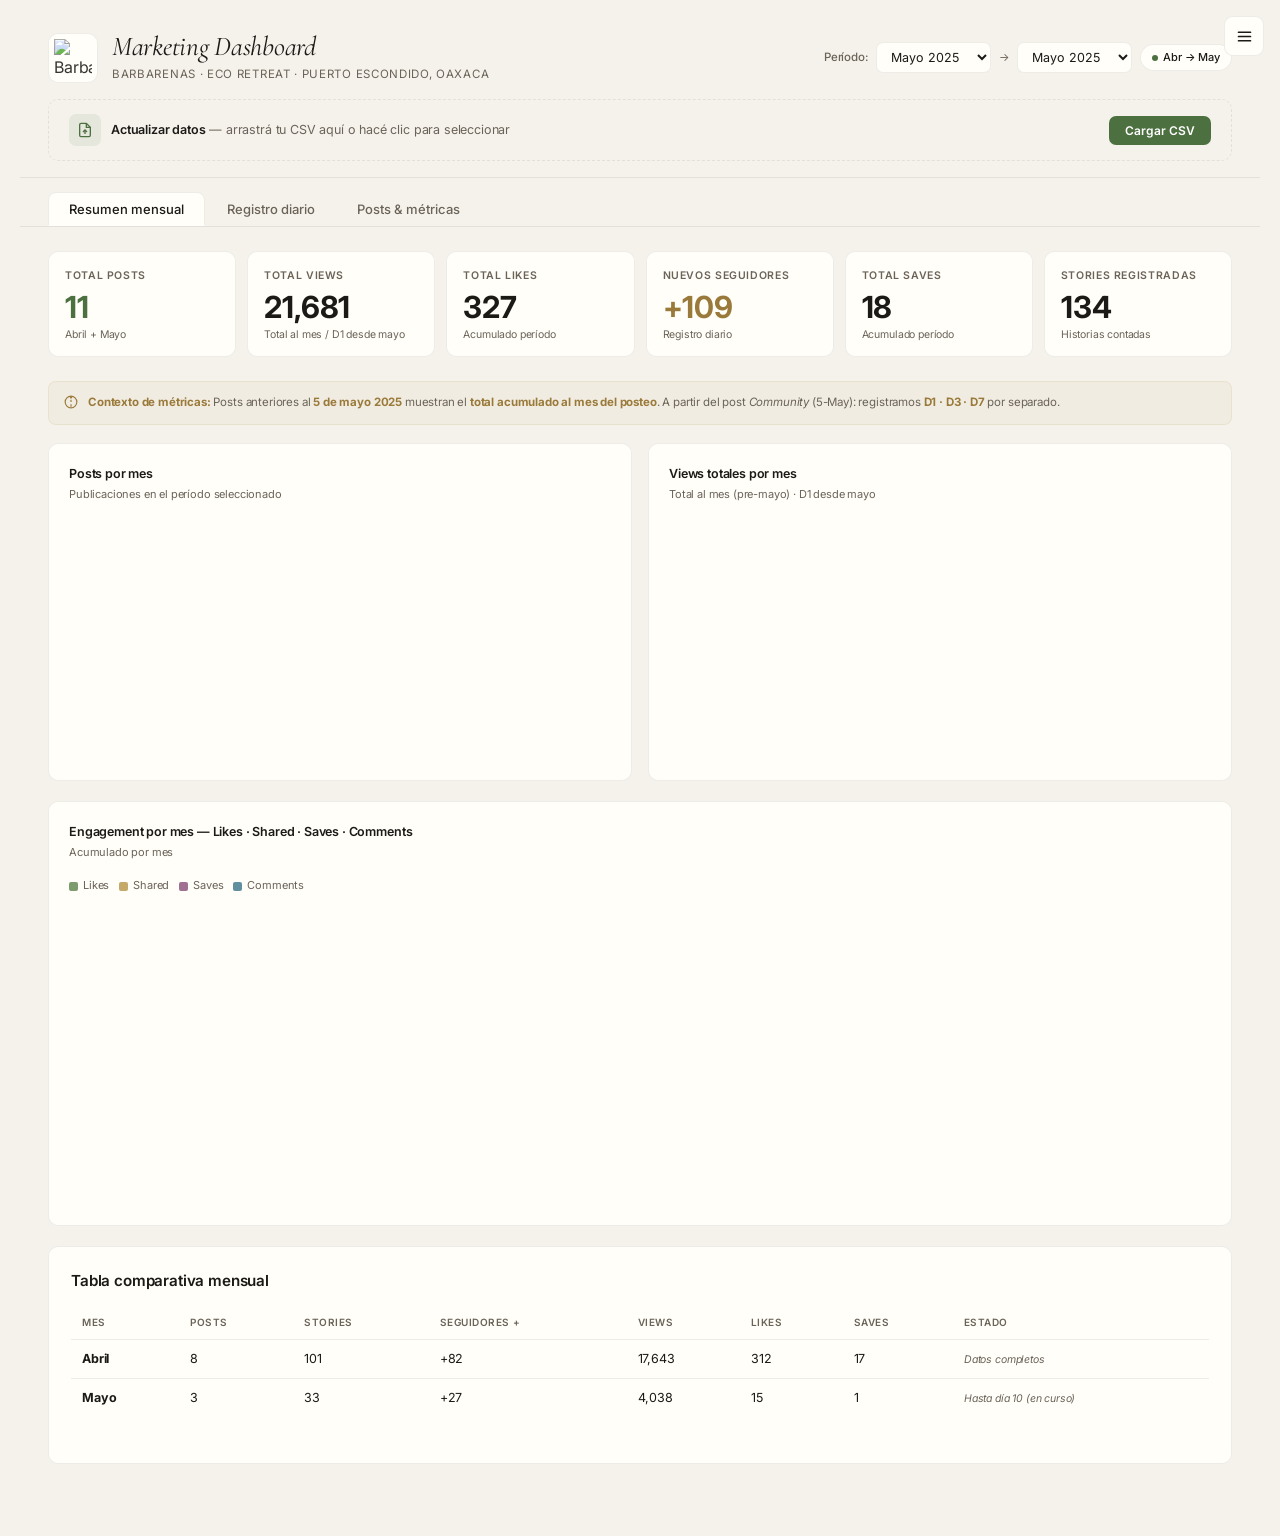
==== index.html @ 08c4b269 "feat: add index.html to enable GitHub Pages" ====
<!DOCTYPE html>
<html lang="es">
<head>
  <meta charset="UTF-8">
  <meta name="viewport" content="width=device-width, initial-scale=1.0">
  <title>Barbarenas Marketing Dashboard</title>
  <script>
    // Redirect to the main dashboard
    window.location.href = './barbarenas-dashboard_2.html';
  </script>
</head>
<body>
  <p>Redirigiendo al dashboard... Si no se redirige automáticamente, <a href="./barbarenas-dashboard_2.html">haz clic aquí</a>.</p>
</body>
</html>
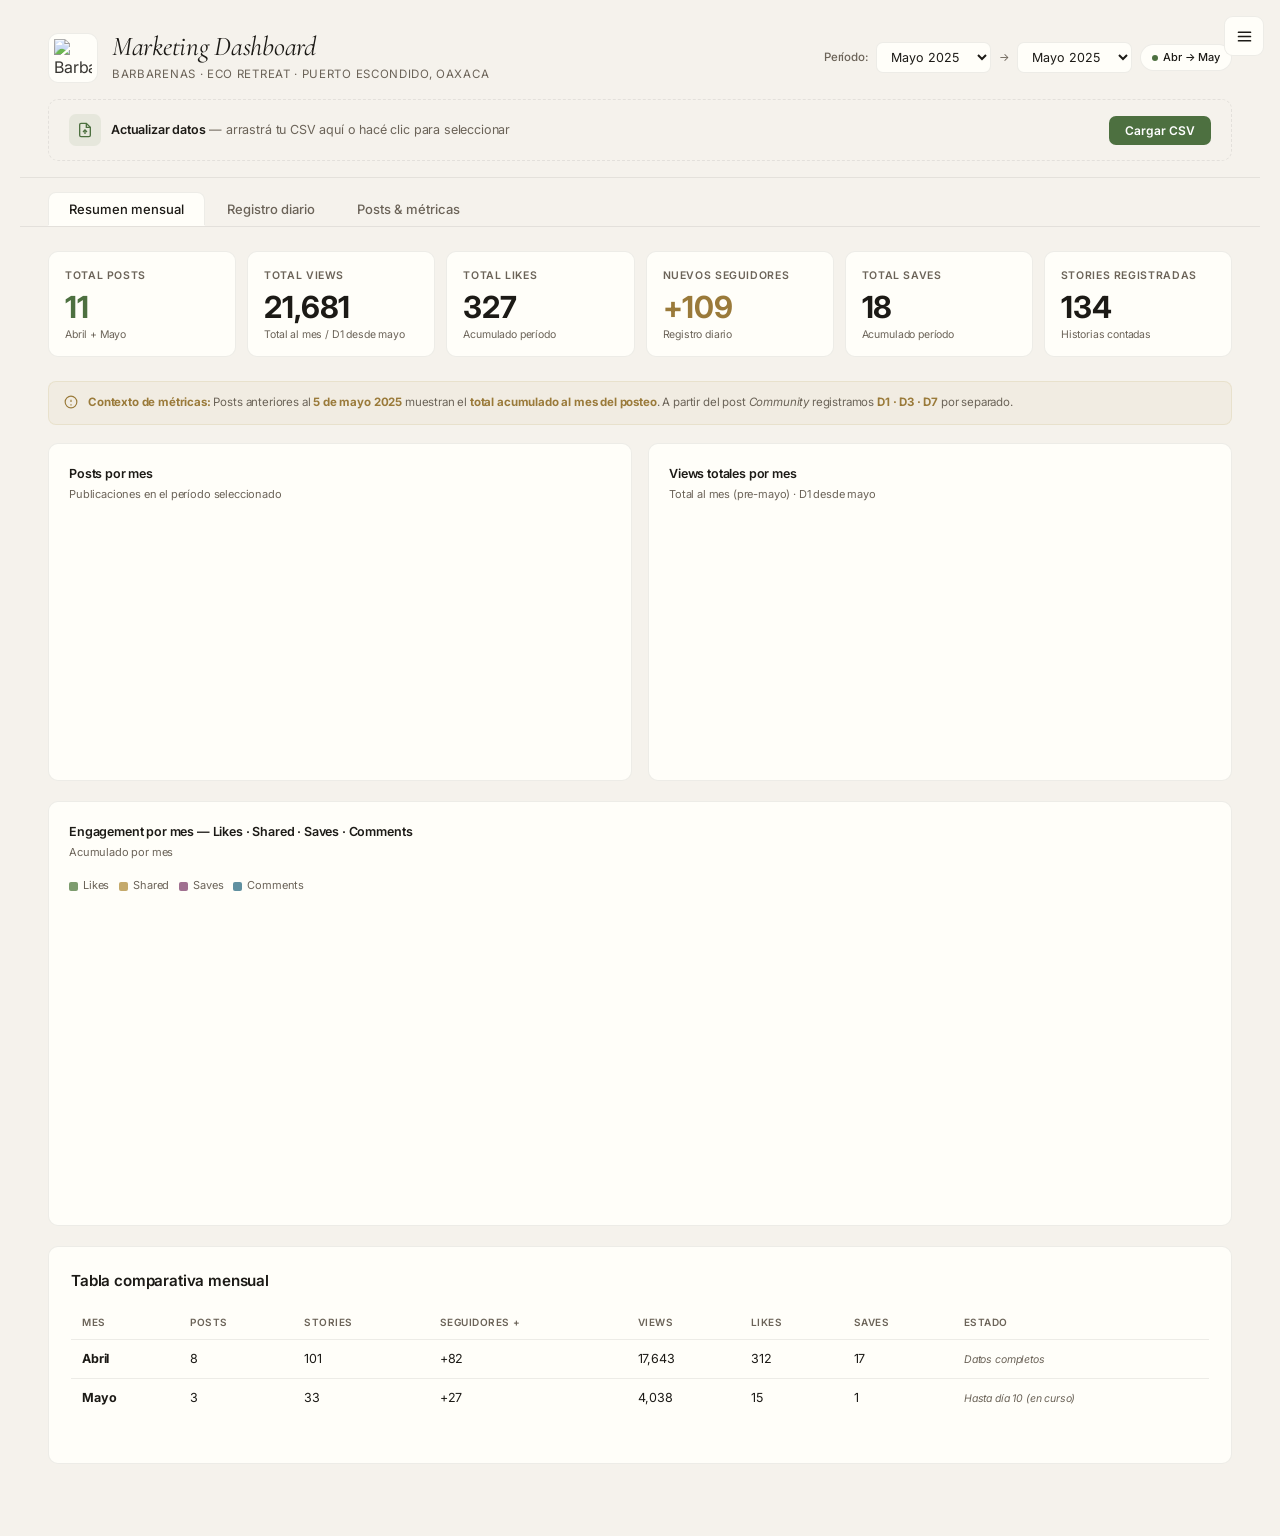
==== commit 1f13b9d1: "fix: replace index.html with complete dashboard to enable GitHub Pages" ====
--- a/index.html
+++ b/index.html
@@ -1,15 +1,276 @@
 <!DOCTYPE html>
-<html lang="es">
+<html lang="es" class="theme-dark">
 <head>
   <meta charset="UTF-8">
   <meta name="viewport" content="width=device-width, initial-scale=1.0">
-  <title>Barbarenas Marketing Dashboard</title>
-  <script>
-    // Redirect to the main dashboard
-    window.location.href = './barbarenas-dashboard_2.html';
-  </script>
+  <title>Dashboard Marketing — Barbarenas</title>
+  <link rel="preconnect" href="https://fonts.googleapis.com">
+  <link href="https://fonts.googleapis.com/css2?family=Cormorant+Garamond:ital,wght@0,300;0,400;0,500;1,300;1,400&family=Inter:wght@300;400;500;600;700&display=swap" rel="stylesheet">
+  <script src="https://cdn.jsdelivr.net/npm/chart.js@4.4.7/dist/chart.umd.min.js"></script>
+  <script>if(typeof Chart!=="undefined")Chart.defaults.animation=false;</script>
+  <script src="https://cdn.jsdelivr.net/npm/html-to-image@1.11.11/dist/html-to-image.js"></script>
+  <link rel="stylesheet" href="styles.css">
 </head>
 <body>
-  <p>Redirigiendo al dashboard... Si no se redirige automáticamente, <a href="./barbarenas-dashboard_2.html">haz clic aquí</a>.</p>
+
+<div class="viz-menu">
+  <button class="vm-btn" onclick="toggleMenu()" aria-label="Menú">
+    <svg width="17" height="17" viewBox="0 0 20 20" fill="none" stroke="currentColor" stroke-width="2" stroke-linecap="round">
+      <line x1="3" y1="5" x2="17" y2="5"/><line x1="3" y1="10" x2="17" y2="10"/><line x1="3" y1="15" x2="17" y2="15"/>
+    </svg>
+  </button>
+  <div class="vm-drop" id="vmDrop">
+    <button onclick="cycleTheme()"><span id="themeIco">🌙</span><span id="themeLbl">Dark</span></button>
+    <button onclick="dlImage()"><span>📥</span><span>Descargar PNG</span></button>
+    <button onclick="window.print()"><span>🖨️</span><span>Imprimir / PDF</span></button>
+  </div>
+</div>
+
+<main>
+  <header class="header an d1">
+    <div class="header-left">
+      <div class="logo-wrap">
+        <img src="[data-uri]" alt="Barbarenas" style="width:38px;height:38px;">
+      </div>
+      <div class="header-title">
+        <h1>Marketing Dashboard</h1>
+        <p>Barbarenas · Eco Retreat · Puerto Escondido, Oaxaca</p>
+      </div>
+    </div>
+    <div class="date-bar">
+      <label>Período:</label>
+      <select id="selFrom" onchange="applyFilter()">
+        <option value="2025-03">Marzo 2025</option>
+        <option value="2025-04">Abril 2025</option>
+        <option value="2025-05" selected>Mayo 2025</option>
+      </select>
+      <span class="sep">→</span>
+      <select id="selTo" onchange="applyFilter()">
+        <option value="2025-03">Marzo 2025</option>
+        <option value="2025-04">Abril 2025</option>
+        <option value="2025-05" selected>Mayo 2025</option>
+      </select>
+      <span class="period-pill"><span class="period-dot"></span><span id="periodLbl">Abr → May</span></span>
+    </div>
+  </header>
+
+  <div class="csv-banner an d2">
+    <div class="csv-drop-zone" id="csvDropZone" onclick="document.getElementById('csvFileInput').click()"
+         ondragover="event.preventDefault();this.classList.add('drag-over')"
+         ondragleave="this.classList.remove('drag-over')"
+         ondrop="handleDrop(event)">
+      <div class="csv-drop-left">
+        <div class="csv-icon">
+          <svg width="16" height="16" viewBox="0 0 24 24" fill="none" stroke="currentColor" stroke-width="2">
+            <path d="M14 2H6a2 2 0 0 0-2 2v16a2 2 0 0 0 2 2h12a2 2 0 0 0 2-2V8z"/>
+            <polyline points="14 2 14 8 20 8"/><line x1="12" y1="18" x2="12" y2="12"/>
+            <polyline points="9 15 12 12 15 15"/>
+          </svg>
+        </div>
+        <div class="csv-text">
+          <strong>Actualizar datos</strong> — arrastrá tu CSV aquí o hacé clic para seleccionar
+        </div>
+      </div>
+      <button class="csv-btn" onclick="event.stopPropagation();document.getElementById('csvFileInput').click()">
+        Cargar CSV
+      </button>
+    </div>
+    <div class="csv-status" id="csvStatus"></div>
+    <input type="file" id="csvFileInput" accept=".csv" onchange="handleCSV(this.files[0])">
+  </div>
+
+  <div class="hdivider"></div>
+
+  <div class="tab-bar an d3">
+    <button class="tab-btn active" onclick="showTab('resumen',this)">Resumen mensual</button>
+    <button class="tab-btn" onclick="showTab('diario',this)">Registro diario</button>
+    <button class="tab-btn" onclick="showTab('posts',this)">Posts &amp; métricas</button>
+  </div>
+
+  <div class="tab-section active container" id="tab-resumen">
+    <div class="kpi-grid">
+      <div class="kpi an d1"><div class="kpi-label">Total Posts</div>
+        <div class="kpi-value ac" id="kv-posts">—</div><div class="kpi-sub" id="ks-posts">—</div></div>
+      <div class="kpi an d2"><div class="kpi-label">Total Views</div>
+        <div class="kpi-value" id="kv-views">—</div><div class="kpi-sub">Total al mes / D1 desde mayo</div></div>
+      <div class="kpi an d3"><div class="kpi-label">Total Likes</div>
+        <div class="kpi-value" id="kv-likes">—</div><div class="kpi-sub">Acumulado período</div></div>
+      <div class="kpi an d4"><div class="kpi-label">Nuevos Seguidores</div>
+        <div class="kpi-value go" id="kv-followers">—</div><div class="kpi-sub">Registro diario</div></div>
+      <div class="kpi an d5"><div class="kpi-label">Total Saves</div>
+        <div class="kpi-value" id="kv-saves">—</div><div class="kpi-sub">Acumulado período</div></div>
+      <div class="kpi an d6"><div class="kpi-label">Stories registradas</div>
+        <div class="kpi-value" id="kv-stories">—</div><div class="kpi-sub">Historias contadas</div></div>
+    </div>
+
+    <div class="info-box an d3">
+      <svg width="14" height="14" viewBox="0 0 24 24" fill="none" stroke="currentColor" stroke-width="2"><circle cx="12" cy="12" r="10"/><line x1="12" y1="8" x2="12" y2="12"/><line x1="12" y1="16" x2="12" y2="18"/></svg>
+      <div><strong>Contexto de métricas:</strong> Posts anteriores al <strong>5 de mayo 2025</strong> muestran el <strong>total acumulado al mes del posteo</strong>. A partir del post <em>Community</em> registramos <strong>D1 · D3 · D7</strong> por separado.</div>
+    </div>
+
+    <div class="chart-grid rev">
+      <div class="chart-card"><div class="chart-title">Posts por mes</div>
+        <div class="chart-sub">Publicaciones en el período seleccionado</div>
+        <div class="cw"><canvas id="cMonthPosts"></canvas></div></div>
+      <div class="chart-card"><div class="chart-title">Views totales por mes</div>
+        <div class="chart-sub">Total al mes (pre-mayo) · D1 desde mayo</div>
+        <div class="cw"><canvas id="cMonthViews"></canvas></div></div>
+    </div>
+
+    <div class="chart-card rev" style="margin-bottom:20px;">
+      <div class="chart-title">Engagement por mes — Likes · Shared · Saves · Comments</div>
+      <div class="chart-sub">Acumulado por mes</div>
+      <div class="legend">
+        <div class="legend-item"><div class="ld" style="background:#7d9c6e"></div>Likes</div>
+        <div class="legend-item"><div class="ld" style="background:#c4a96b"></div>Shared</div>
+        <div class="legend-item"><div class="ld" style="background:#a07090"></div>Saves</div>
+        <div class="legend-item"><div class="ld" style="background:#6090a0"></div>Comments</div>
+      </div>
+      <div class="cw-tall"><canvas id="cMonthMetrics"></canvas></div>
+    </div>
+
+    <div class="card rev">
+      <p class="sec-head">Tabla comparativa mensual</p>
+      <div class="tbl-wrap"><table>
+        <thead><tr><th>Mes</th><th>Posts</th><th>Stories</th><th>Seguidores +</th><th>Views</th><th>Likes</th><th>Saves</th><th>Estado</th></tr></thead>
+        <tbody id="monthly-tbody"></tbody>
+      </table></div>
+    </div>
+  </div>
+
+  <div class="tab-section container" id="tab-diario">
+    <div id="daily-content">
+      <div class="chart-card" style="margin-bottom:18px;">
+        <div class="chart-title">Stories por día — Abril 2025</div>
+        <div class="chart-sub">Historias publicadas cada día</div>
+        <div class="cw-tall"><canvas id="cStoriesApr"></canvas></div>
+      </div>
+      <div class="chart-card" style="margin-bottom:18px;">
+        <div class="chart-title">Stories por día — Mayo 2025</div>
+        <div class="chart-sub">Datos hasta el día 8</div>
+        <div class="cw"><canvas id="cStoriesMay"></canvas></div>
+      </div>
+      <div class="chart-card">
+        <div class="chart-title">Nuevos seguidores por día — Abril &amp; Mayo</div>
+        <div class="chart-sub">Seguidores ganados por día registrado</div>
+        <div class="cw-tall"><canvas id="cFollowersDaily"></canvas></div>
+      </div>
+    </div>
+    <div class="no-data" id="daily-nodata" style="display:none">No hay datos diarios para el período seleccionado.</div>
+  </div>
+
+  <div class="tab-section container" id="tab-posts">
+    <div class="info-box" style="margin-bottom:14px;">
+      <svg width="14" height="14" viewBox="0 0 24 24" fill="none" stroke="currentColor" stroke-width="2"><circle cx="12" cy="12" r="10"/><line x1="12" y1="8" x2="12" y2="12"/><line x1="12" y1="16" x2="12" y2="18"/></svg>
+      <div>Posts antes del <strong>5-May-2025</strong>: métricas = <strong>total acumulado al mes</strong>. Desde <em>Community</em> (5-May): registramos <strong>D1 · D3 · D7</strong> por separado.</div>
+    </div>
+    <div class="day-toggle">
+      <span class="day-lbl">Métricas:</span>
+      <button class="day-btn active" onclick="setDay('D1',this)">D1 — Día 1</button>
+      <button class="day-btn" onclick="setDay('D3',this)">D3 — Día 3</button>
+      <button class="day-btn" onclick="setDay('D7',this)">D7 — Día 7</button>
+    </div>
+
+    <div class="chart-card rev" style="margin-bottom:16px;">
+      <div class="chart-title" id="ct-views">Views por post — D1 / Total al mes</div>
+      <div class="chart-sub">Reels en verde · Posts en dorado</div>
+      <div class="legend">
+        <div class="legend-item"><div class="ld" style="background:#7d9c6e"></div>Reel</div>
+        <div class="legend-item"><div class="ld" style="background:#c4a96b"></div>Post</div>
+      </div>
+      <div class="cw-tall"><canvas id="cPostViews"></canvas></div>
+    </div>
+
+    <div class="chart-grid rev" style="margin-bottom:16px;">
+      <div class="chart-card"><div class="chart-title" id="ct-likes">Likes por post</div>
+        <div class="cw"><canvas id="cPostLikes"></canvas></div></div>
+      <div class="chart-card"><div class="chart-title" id="ct-saves">Saves por post</div>
+        <div class="cw"><canvas id="cPostSaves"></canvas></div></div>
+    </div>
+
+    <div class="card rev">
+      <p class="sec-head" id="tt-posts">Todos los posts — D1 / Total al mes</p>
+      <div class="tbl-wrap"><table>
+        <thead><tr><th>Fecha</th><th>Tipo</th><th>Tema</th>
+          <th>Views</th><th>Likes</th><th>Comments</th><th>Shared</th><th>Saves</th>
+          <th>Fuente</th></tr></thead>
+        <tbody id="posts-tbody"></tbody>
+      </table></div>
+    </div>
+  </div>
+</main>
+
+<script src="csv-parser.js"></script>
+<script src="charts.js"></script>
+<script src="ui.js"></script>
+
+<script>
+// ══════════════════════════════════════════
+// BASE DATA (hardcoded, puede ser reemplazado por CSV)
+// ══════════════════════════════════════════
+var MONTH_NAMES_MAP = {"2025-03":"Marzo","2025-04":"Abril","2025-05":"Mayo"};
+
+var BASE_POSTS = [
+  {date:20,m:"Marzo",ym:"2025-03",tipo:"Reel",tema:"Culinary",       leg:true, d1:[1780,21,6,0,0,0],  d3:[],d7:[]},
+  {date:22,m:"Marzo",ym:"2025-03",tipo:"Reel",tema:"santuario",      leg:true, d1:[1246,13,2,1,2,0],  d3:[],d7:[]},
+  {date:23,m:"Marzo",ym:"2025-03",tipo:"Reel",tema:"santuario",      leg:true, d1:[902,13,0,0,0,0],   d3:[],d7:[]},
+  {date:24,m:"Marzo",ym:"2025-03",tipo:"Reel",tema:"santuario",      leg:true, d1:[1002,22,2,2,2,0],  d3:[],d7:[]},
+  {date:26,m:"Marzo",ym:"2025-03",tipo:"Reel",tema:"adobe bambu",    leg:true, d1:[1185,36,10,0,0,0], d3:[],d7:[]},
+  {date:29,m:"Marzo",ym:"2025-03",tipo:"Reel",tema:"Comunidad",      leg:true, d1:[1400,17,0,1,1,1],  d3:[],d7:[]},
+  {date:30,m:"Marzo",ym:"2025-03",tipo:"Reel",tema:"POV",            leg:true, d1:[1813,18,0,2,0,1],  d3:[],d7:[]},
+  {date:3, m:"Abril",ym:"2025-04",tipo:"Reel",tema:"testimonios",    leg:true, d1:[1417,22,4,5,1,1],  d3:[],d7:[]},
+  {date:7, m:"Abril",ym:"2025-04",tipo:"Reel",tema:"community",      leg:true, d1:[1240,27,0,4,0,0],  d3:[],d7:[]},
+  {date:10,m:"Abril",ym:"2025-04",tipo:"Post",tema:"culinary",       leg:true, d1:[1000,21,2,1,2,1],  d3:[],d7:[]},
+  {date:14,m:"Abril",ym:"2025-04",tipo:"Post",tema:"community girls",leg:true, d1:[7350,104,4,7,0,12],d3:[],d7:[]},
+  {date:16,m:"Abril",ym:"2025-04",tipo:"Reel",tema:"pov",            leg:true, d1:[900,24,0,1,1,1],   d3:[],d7:[]},
+  {date:22,m:"Abril",ym:"2025-04",tipo:"Post",tema:"nature/comunidad",leg:true,d1:[1536,45,0,0,0,2],  d3:[],d7:[]},
+  {date:27,m:"Abril",ym:"2025-04",tipo:"Post",tema:"curanderas",     leg:true, d1:[1200,28,4,1,1,0],  d3:[],d7:[]},
+  {date:28,m:"Abril",ym:"2025-04",tipo:"Reel",tema:"collab - vita",  leg:true, d1:[3000,61,13,3,0,1], d3:[],d7:[]},
+  {date:2, m:"Mayo", ym:"2025-05",tipo:"Reel",tema:"collab - maleia",leg:true, d1:[3000,null,null,null,null,null],d3:[],d7:[]},
+  {date:5, m:"Mayo", ym:"2025-05",tipo:"Post",tema:"Community",      leg:false,d1:[1038,15,2,4,0,1],  d3:[1205,17,2,4,0,1],d7:[]},
+  {date:8, m:"Mayo", ym:"2025-05",tipo:"Post",tema:"Yoga",           leg:false,d1:[null,null,null,null,null,null],d3:[],d7:[]},
+];
+
+var BASE_DAILY = {
+  "2025-03":[
+    {d:20,s:4,f:1},{d:22,s:3,f:3},{d:23,s:6,f:3},{d:24,s:6,f:2},{d:25,s:3,f:2},
+    {d:26,s:2,f:4},{d:27,s:4,f:3},{d:28,s:3,f:5},{d:29,s:4,f:1},{d:30,s:2,f:1},{d:31,s:0,f:3}
+  ],
+  "2025-04":[
+    {d:1,s:7,f:2},{d:2,s:2,f:1},{d:3,s:2,f:4},{d:4,s:3,f:0},{d:5,s:3,f:4},
+    {d:6,s:5,f:4},{d:7,s:3,f:2},{d:8,s:3,f:3},{d:9,s:9,f:1},{d:10,s:1,f:2},
+    {d:11,s:4,f:11},{d:12,s:4,f:8},{d:13,s:1,f:2},{d:14,s:5,f:4},{d:15,s:9,f:2},
+    {d:16,s:1,f:2},{d:17,s:1,f:2},{d:18,s:1,f:1},{d:19,s:1,f:1},{d:20,s:2,f:2},
+    {d:21,s:6,f:2},{d:22,s:4,f:0},{d:23,s:2,f:4},{d:24,s:5,f:2},{d:25,s:3,f:1},
+    {d:26,s:1,f:3},{d:27,s:2,f:2},{d:28,s:1,f:2},{d:29,s:2,f:1},{d:30,s:5,f:1}
+  ],
+  "2025-05":[
+    {d:1,s:9,f:2},{d:2,s:5,f:2},{d:3,s:1,f:3},{d:4,s:1,f:2},
+    {d:5,s:1,f:1},{d:6,s:7,f:4},{d:7,s:5,f:2},{d:8,s:1,f:4},{d:9,s:3,f:6},{d:10,s:5,f:2}
+  ]
+};
+
+var BASE_SUMMARY = {
+  "2025-03":{posts:7, stories:40, followers:28, views:9328,  likes:140,saves:2, comments:20,shared:6,  note:"Stories desde día 20"},
+  "2025-04":{posts:8, stories:101,followers:82, views:17643, likes:312,saves:17,comments:27,shared:22, note:"Datos completos"},
+  "2025-05":{posts:3, stories:33, followers:27, views:4038,  likes:15, saves:1, comments:2, shared:4,  note:"Hasta día 10 (en curso)"}
+};
+
+// Active data (replaced when CSV is loaded)
+var POSTS   = BASE_POSTS.slice();
+var DAILY   = JSON.parse(JSON.stringify(BASE_DAILY));
+var SUMMARY = JSON.parse(JSON.stringify(BASE_SUMMARY));
+var MONTH_NAMES = JSON.parse(JSON.stringify(MONTH_NAMES_MAP));
+
+var curDay="D1", fromYM="2025-04", toYM="2025-05";
+
+window.addEventListener("load",function(){
+  updateKPIs();buildMonthlyTable();
+  setTimeout(function(){
+    buildAll();window.dispatchEvent(new Event("resize"));
+    setTimeout(function(){document.querySelectorAll("#tab-resumen .rev").forEach(function(el){el.classList.add("vis");});},300);
+  },200);
+});
+</script>
 </body>
-</html>
+</html>
--- a/styles.css
+++ b/styles.css
@@ -0,0 +1,798 @@
+/* ══════════════════════════════════════════ */
+/* BARBARENAS MARKETING DASHBOARD STYLES     */
+/* ══════════════════════════════════════════ */
+
+*,*::before,*::after{
+  box-sizing:border-box;
+  margin:0;
+  padding:0;
+}
+
+/* THEME VARIABLES */
+html.theme-dark{
+  --bg:#0e0e0c;
+  --surface:#161612;
+  --surface-hover:#1e1e19;
+  --border:rgba(255,255,255,0.07);
+  --text:#e8e4dc;
+  --text-sec:#8a8478;
+  --accent:#7d9c6e;
+  --gold:#c4a96b;
+  --mauve:#a07090;
+  --blue:#6090a0;
+  --positive:#7d9c6e;
+  --warning:#c4a96b;
+  --negative:#c97070;
+  --leaf-filter:invert(1);
+  --chart-grid:rgba(255,255,255,0.04);
+}
+
+html.theme-light{
+  --bg:#f5f2ec;
+  --surface:#fffef9;
+  --surface-hover:#f0ece3;
+  --border:rgba(0,0,0,0.07);
+  --text:#1c1a16;
+  --text-sec:#6b6358;
+  --accent:#4d7040;
+  --gold:#9a7a3a;
+  --mauve:#7a5070;
+  --blue:#406080;
+  --positive:#4d7040;
+  --warning:#9a7a3a;
+  --negative:#a04040;
+  --leaf-filter:none;
+  --chart-grid:rgba(0,0,0,0.05);
+}
+
+/* BASE STYLES */
+body{
+  font-family:'Inter',-apple-system,sans-serif;
+  background:var(--bg);
+  color:var(--text);
+  line-height:1.6;
+  -webkit-font-smoothing:antialiased;
+  letter-spacing:-0.01em;
+  transition:background 0.3s,color 0.3s;
+}
+
+h1,h2{
+  font-family:'Cormorant Garamond',Georgia,serif;
+  color:var(--text);
+  letter-spacing:-0.01em;
+}
+
+h1{
+  font-weight:400;
+  font-style:italic;
+}
+
+h3,h4,p,span,td,th,li{
+  color:var(--text);
+}
+
+/* ──────────────────── CSV UPLOAD ──────────────────── */
+.csv-banner{
+  max-width:1240px;
+  margin:0 auto;
+  padding:0 28px;
+}
+
+.csv-drop-zone{
+  border:1.5px dashed var(--border);
+  border-radius:10px;
+  padding:14px 20px;
+  margin-top:16px;
+  display:flex;
+  align-items:center;
+  justify-content:space-between;
+  gap:14px;
+  flex-wrap:wrap;
+  cursor:pointer;
+  transition:border-color 0.2s,background 0.2s;
+  background:transparent;
+}
+
+.csv-drop-zone:hover,
+.csv-drop-zone.drag-over{
+  border-color:var(--accent);
+  background:rgba(125,156,110,0.05);
+}
+
+.csv-drop-zone:focus{
+  outline:2px solid var(--accent);
+  outline-offset:2px;
+}
+
+.csv-drop-left{
+  display:flex;
+  align-items:center;
+  gap:10px;
+}
+
+.csv-icon{
+  width:32px;
+  height:32px;
+  border-radius:7px;
+  background:rgba(125,156,110,0.12);
+  display:flex;
+  align-items:center;
+  justify-content:center;
+  flex-shrink:0;
+}
+
+.csv-icon svg{
+  color:var(--accent);
+}
+
+.csv-text{
+  font-size:12.5px;
+  color:var(--text-sec);
+}
+
+.csv-text strong{
+  color:var(--text);
+  font-weight:600;
+}
+
+.csv-btn{
+  padding:7px 16px;
+  border-radius:7px;
+  background:var(--accent);
+  border:none;
+  color:#fff;
+  font-family:Inter,sans-serif;
+  font-size:12px;
+  font-weight:600;
+  cursor:pointer;
+  transition:opacity 0.15s;
+  flex-shrink:0;
+}
+
+.csv-btn:hover{
+  opacity:0.85;
+}
+
+.csv-btn:focus{
+  outline:2px solid var(--accent);
+  outline-offset:2px;
+}
+
+.csv-status{
+  font-size:11px;
+  color:var(--text-sec);
+  margin-top:6px;
+  padding:0 4px;
+}
+
+.csv-status.ok{
+  color:var(--positive);
+}
+
+.csv-status.err{
+  color:var(--negative);
+}
+
+#csvFileInput{
+  display:none;
+}
+
+/* ──────────────────── HEADER ──────────────────── */
+.header{
+  max-width:1240px;
+  margin:0 auto;
+  padding:32px 28px 0;
+  display:flex;
+  align-items:center;
+  justify-content:space-between;
+  gap:16px;
+  flex-wrap:wrap;
+}
+
+.header-left{
+  display:flex;
+  align-items:center;
+  gap:14px;
+}
+
+.logo-wrap{
+  width:50px;
+  height:50px;
+  display:flex;
+  align-items:center;
+  justify-content:center;
+  background:var(--surface);
+  border:1px solid var(--border);
+  border-radius:10px;
+  overflow:hidden;
+  flex-shrink:0;
+}
+
+.logo-wrap img{
+  width:38px;
+  height:38px;
+  object-fit:contain;
+  filter:var(--leaf-filter);
+  opacity:0.88;
+}
+
+.header-title h1{
+  font-size:1.7rem;
+  line-height:1.1;
+}
+
+.header-title p{
+  font-size:0.72rem;
+  color:var(--text-sec);
+  margin-top:3px;
+  font-family:Inter,sans-serif;
+  letter-spacing:0.06em;
+  text-transform:uppercase;
+}
+
+/* ──────────────────── DATE FILTER ──────────────────── */
+.date-bar{
+  display:flex;
+  align-items:center;
+  gap:8px;
+  flex-wrap:wrap;
+}
+
+.date-bar label{
+  font-size:11.5px;
+  color:var(--text-sec);
+  font-weight:500;
+}
+
+.date-bar select{
+  padding:6px 10px;
+  border-radius:7px;
+  background:var(--surface);
+  border:1px solid var(--border);
+  color:var(--text);
+  font-family:Inter,sans-serif;
+  font-size:12.5px;
+  cursor:pointer;
+  transition:border-color 0.15s;
+}
+
+.date-bar select:hover{
+  border-color:var(--accent);
+}
+
+.date-bar select:focus{
+  outline:none;
+  border-color:var(--accent);
+  box-shadow:0 0 0 2px rgba(125,156,110,0.15);
+}
+
+.sep{
+  font-size:11px;
+  color:var(--text-sec);
+}
+
+.period-pill{
+  display:inline-flex;
+  align-items:center;
+  gap:5px;
+  padding:4px 11px;
+  border-radius:999px;
+  background:var(--surface);
+  border:1px solid var(--border);
+  font-size:11px;
+  color:var(--text-sec);
+  font-weight:500;
+}
+
+.period-dot{
+  width:6px;
+  height:6px;
+  border-radius:50%;
+  background:var(--positive);
+  flex-shrink:0;
+}
+
+.hdivider{
+  max-width:1240px;
+  margin:16px auto 0;
+  height:1px;
+  background:var(--border);
+}
+
+/* ──────────────────── TABS ──────────────────── */
+.tab-bar{
+  max-width:1240px;
+  margin:0 auto 24px;
+  padding:14px 28px 0;
+  display:flex;
+  gap:2px;
+  border-bottom:1px solid var(--border);
+}
+
+.tab-btn{
+  padding:8px 20px;
+  border-radius:8px 8px 0 0;
+  border:none;
+  background:transparent;
+  color:var(--text-sec);
+  font-family:Inter,sans-serif;
+  font-size:13px;
+  font-weight:500;
+  cursor:pointer;
+  transition:all 0.15s;
+}
+
+.tab-btn:hover{
+  background:var(--surface);
+  color:var(--text);
+}
+
+.tab-btn:focus{
+  outline:2px solid var(--accent);
+  outline-offset:-2px;
+}
+
+.tab-btn.active{
+  background:var(--surface);
+  border:1px solid var(--border);
+  border-bottom-color:var(--surface);
+  color:var(--text);
+}
+
+.container{
+  max-width:1240px;
+  margin:0 auto;
+  padding:0 28px 72px;
+}
+
+.tab-section{
+  display:none;
+}
+
+.tab-section.active{
+  display:block;
+}
+
+/* ──────────────────── KPIs ──────────────────── */
+.kpi-grid{
+  display:grid;
+  grid-template-columns:repeat(auto-fit,minmax(155px,1fr));
+  gap:11px;
+  margin-bottom:24px;
+}
+
+.kpi{
+  background:var(--surface);
+  border:1px solid var(--border);
+  border-radius:10px;
+  padding:16px 16px 13px;
+  transition:box-shadow 0.2s;
+}
+
+.kpi:hover{
+  box-shadow:0 0 0 1px var(--border),0 4px 14px rgba(0,0,0,0.1);
+}
+
+.kpi-label{
+  font-size:10.5px;
+  color:var(--text-sec);
+  font-weight:600;
+  text-transform:uppercase;
+  letter-spacing:0.06em;
+  margin-bottom:7px;
+}
+
+.kpi-value{
+  font-size:1.9rem;
+  font-weight:700;
+  color:var(--text);
+  line-height:1;
+  font-family:Inter,sans-serif;
+}
+
+.kpi-value.ac{
+  color:var(--accent);
+}
+
+.kpi-value.go{
+  color:var(--gold);
+}
+
+.kpi-sub{
+  font-size:10.5px;
+  color:var(--text-sec);
+  margin-top:4px;
+}
+
+/* ──────────────────── CARDS & CHARTS ──────────────────── */
+.card{
+  background:var(--surface);
+  border:1px solid var(--border);
+  border-radius:10px;
+  padding:22px;
+  transition:box-shadow 0.2s;
+}
+
+.card:hover{
+  box-shadow:0 0 0 1px var(--border),0 6px 18px rgba(0,0,0,0.1);
+}
+
+.chart-grid{
+  display:grid;
+  grid-template-columns:repeat(auto-fit,minmax(320px,1fr));
+  gap:16px;
+  margin-bottom:20px;
+}
+
+.chart-card{
+  background:var(--surface);
+  border:1px solid var(--border);
+  border-radius:10px;
+  padding:20px;
+}
+
+.chart-title{
+  font-size:12.5px;
+  font-weight:600;
+  color:var(--text);
+  margin-bottom:2px;
+  font-family:Inter,sans-serif;
+}
+
+.chart-sub{
+  font-size:11px;
+  color:var(--text-sec);
+  margin-bottom:16px;
+}
+
+.cw{
+  position:relative;
+  height:240px;
+}
+
+.cw-tall{
+  position:relative;
+  height:300px;
+}
+
+/* ──────────────────── TABLES ──────────────────── */
+.tbl-wrap{
+  overflow-x:auto;
+  margin-bottom:24px;
+}
+
+table{
+  width:100%;
+  border-collapse:collapse;
+  font-size:12.5px;
+  min-width:480px;
+}
+
+thead th{
+  padding:9px 11px;
+  text-align:left;
+  font-size:10px;
+  font-weight:600;
+  color:var(--text-sec);
+  text-transform:uppercase;
+  letter-spacing:0.05em;
+  border-bottom:1px solid var(--border);
+}
+
+tbody td{
+  padding:9px 11px;
+  border-bottom:1px solid var(--border);
+  color:var(--text);
+}
+
+tbody tr:hover td{
+  background:var(--surface-hover);
+}
+
+tbody tr:last-child td{
+  border-bottom:none;
+}
+
+.pill{
+  display:inline-block;
+  padding:2px 8px;
+  border-radius:999px;
+  font-size:10.5px;
+  font-weight:600;
+}
+
+.pill-reel{
+  background:rgba(125,156,110,0.14);
+  color:var(--accent);
+}
+
+.pill-post{
+  background:rgba(196,169,107,0.14);
+  color:var(--gold);
+}
+
+.nn{
+  color:var(--text-sec);
+  font-size:10.5px;
+}
+
+/* ──────────────────── INFO BOX ──────────────────── */
+.info-box{
+  display:flex;
+  align-items:flex-start;
+  gap:10px;
+  padding:12px 15px;
+  border-radius:8px;
+  background:rgba(196,169,107,0.07);
+  border:1px solid rgba(196,169,107,0.18);
+  margin-bottom:18px;
+  font-size:11.5px;
+  color:var(--text-sec);
+  line-height:1.55;
+}
+
+.info-box svg{
+  flex-shrink:0;
+  margin-top:1px;
+  color:var(--gold);
+}
+
+.info-box strong{
+  color:var(--gold);
+}
+
+/* ──────────────────── DAY TOGGLE ──────────────────── */
+.day-toggle{
+  display:flex;
+  align-items:center;
+  gap:4px;
+  margin-bottom:14px;
+  border:none;
+  padding:0;
+  margin-left:0;
+}
+
+.day-lbl{
+  font-size:12px;
+  color:var(--text-sec);
+  font-weight:500;
+  margin-right:6px;
+}
+
+.day-btn{
+  padding:5px 13px;
+  border-radius:6px;
+  border:1px solid var(--border);
+  background:transparent;
+  color:var(--text-sec);
+  font-family:Inter,sans-serif;
+  font-size:12px;
+  font-weight:600;
+  cursor:pointer;
+  transition:all 0.15s;
+}
+
+.day-btn:hover{
+  background:var(--surface-hover);
+  color:var(--text);
+}
+
+.day-btn:focus{
+  outline:2px solid var(--accent);
+  outline-offset:2px;
+}
+
+.day-btn.active{
+  background:var(--accent);
+  color:#fff;
+  border-color:transparent;
+}
+
+/* ──────────────────── LEGEND ──────────────────── */
+.legend{
+  display:flex;
+  flex-wrap:wrap;
+  gap:10px;
+  margin-bottom:10px;
+}
+
+.legend-item{
+  display:flex;
+  align-items:center;
+  gap:5px;
+  font-size:11px;
+  color:var(--text-sec);
+}
+
+.ld{
+  width:9px;
+  height:9px;
+  border-radius:2px;
+  flex-shrink:0;
+}
+
+/* ──────────────────── MISCELLANEOUS ──────────────────── */
+.sec-head{
+  font-size:0.95rem;
+  font-weight:600;
+  color:var(--text);
+  margin-bottom:12px;
+  font-family:Inter,sans-serif;
+}
+
+.mn{
+  font-size:10.5px;
+  color:var(--text-sec);
+  font-style:italic;
+}
+
+.no-data{
+  padding:44px 24px;
+  text-align:center;
+  font-size:13px;
+  color:var(--text-sec);
+}
+
+/* ──────────────────── VIZ MENU ──────────────────── */
+.viz-menu{
+  position:fixed;
+  top:16px;
+  right:16px;
+  z-index:9999;
+}
+
+.vm-btn{
+  width:40px;
+  height:40px;
+  border-radius:9px;
+  background:var(--surface);
+  border:1px solid var(--border);
+  color:var(--text);
+  cursor:pointer;
+  display:flex;
+  align-items:center;
+  justify-content:center;
+  backdrop-filter:blur(12px);
+  transition:all 0.2s;
+}
+
+.vm-btn:hover{
+  background:var(--surface-hover);
+}
+
+.vm-btn:focus{
+  outline:2px solid var(--accent);
+  outline-offset:2px;
+}
+
+.vm-drop{
+  position:absolute;
+  top:48px;
+  right:0;
+  min-width:175px;
+  background:var(--surface);
+  border:1px solid var(--border);
+  border-radius:10px;
+  padding:6px;
+  opacity:0;
+  visibility:hidden;
+  transform:translateY(-8px);
+  transition:all 0.18s;
+}
+
+.vm-drop.open{
+  opacity:1;
+  visibility:visible;
+  transform:translateY(0);
+}
+
+.vm-drop button{
+  width:100%;
+  padding:9px 12px;
+  border:none;
+  border-radius:7px;
+  background:transparent;
+  color:var(--text);
+  font-size:12.5px;
+  font-family:inherit;
+  cursor:pointer;
+  text-align:left;
+  display:flex;
+  align-items:center;
+  gap:9px;
+  transition:background 0.12s;
+}
+
+.vm-drop button:hover{
+  background:var(--surface-hover);
+}
+
+.vm-drop button:focus{
+  outline:2px solid var(--accent);
+  outline-offset:-2px;
+}
+
+/* ──────────────────── ANIMATIONS ──────────────────── */
+@keyframes fadeUp{
+  from{
+    opacity:0;
+    transform:translateY(16px);
+  }
+  to{
+    opacity:1;
+    transform:translateY(0);
+  }
+}
+
+.an{
+  animation:fadeUp 0.5s ease-out both;
+}
+
+.an.d1{animation-delay:0.05s}
+.an.d2{animation-delay:0.1s}
+.an.d3{animation-delay:0.15s}
+.an.d4{animation-delay:0.2s}
+.an.d5{animation-delay:0.25s}
+.an.d6{animation-delay:0.3s}
+
+.rev{
+  opacity:0;
+  transform:translateY(16px);
+  transition:opacity 0.55s,transform 0.55s;
+}
+
+.rev.vis{
+  opacity:1;
+  transform:translateY(0);
+}
+
+/* ──────────────────── ACCESSIBILITY ──────────────────── */
+@media(prefers-reduced-motion:reduce){
+  *{
+    animation:none!important;
+    transition:none!important;
+  }
+  .rev{
+    opacity:1;
+    transform:none;
+  }
+}
+
+/* ──────────────────── PRINT ──────────────────── */
+@media print{
+  .viz-menu,.tab-bar,.day-toggle,.date-bar,.csv-banner{
+    display:none!important;
+  }
+  .card,.chart-card{
+    break-inside:avoid;
+    border:1px solid #ddd!important;
+    box-shadow:none!important;
+  }
+  *{
+    print-color-adjust:exact;
+    -webkit-print-color-adjust:exact;
+  }
+}
+
+@page{
+  margin:0.75in;
+}
+
+/* ──────────────────── MOBILE ──────────────────── */
+@media(max-width:768px){
+  .kpi-grid{
+    grid-template-columns:repeat(2,1fr);
+  }
+  .chart-grid{
+    grid-template-columns:1fr;
+  }
+  .header-title h1{
+    font-size:1.3rem;
+  }
+  .date-bar{
+    margin-top:12px;
+  }
+  .container{
+    padding:0 16px 56px;
+  }
+}
